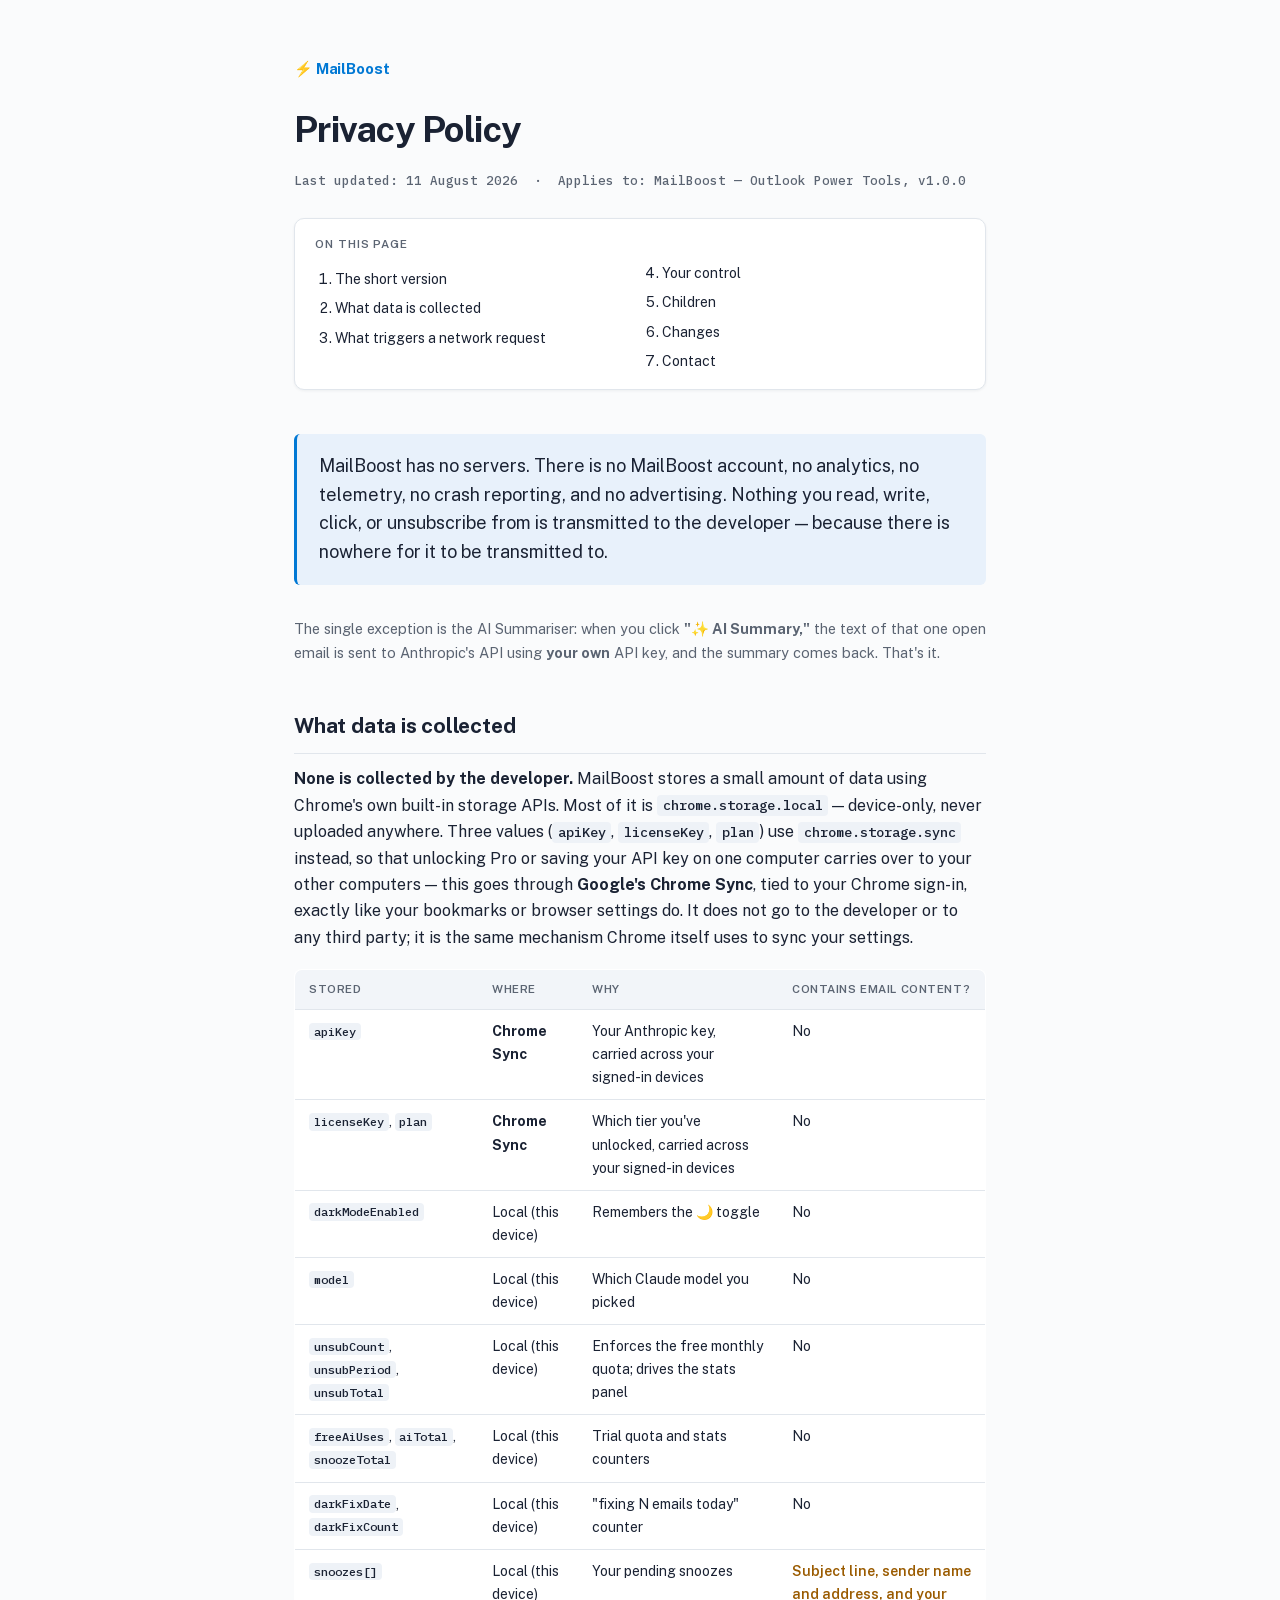
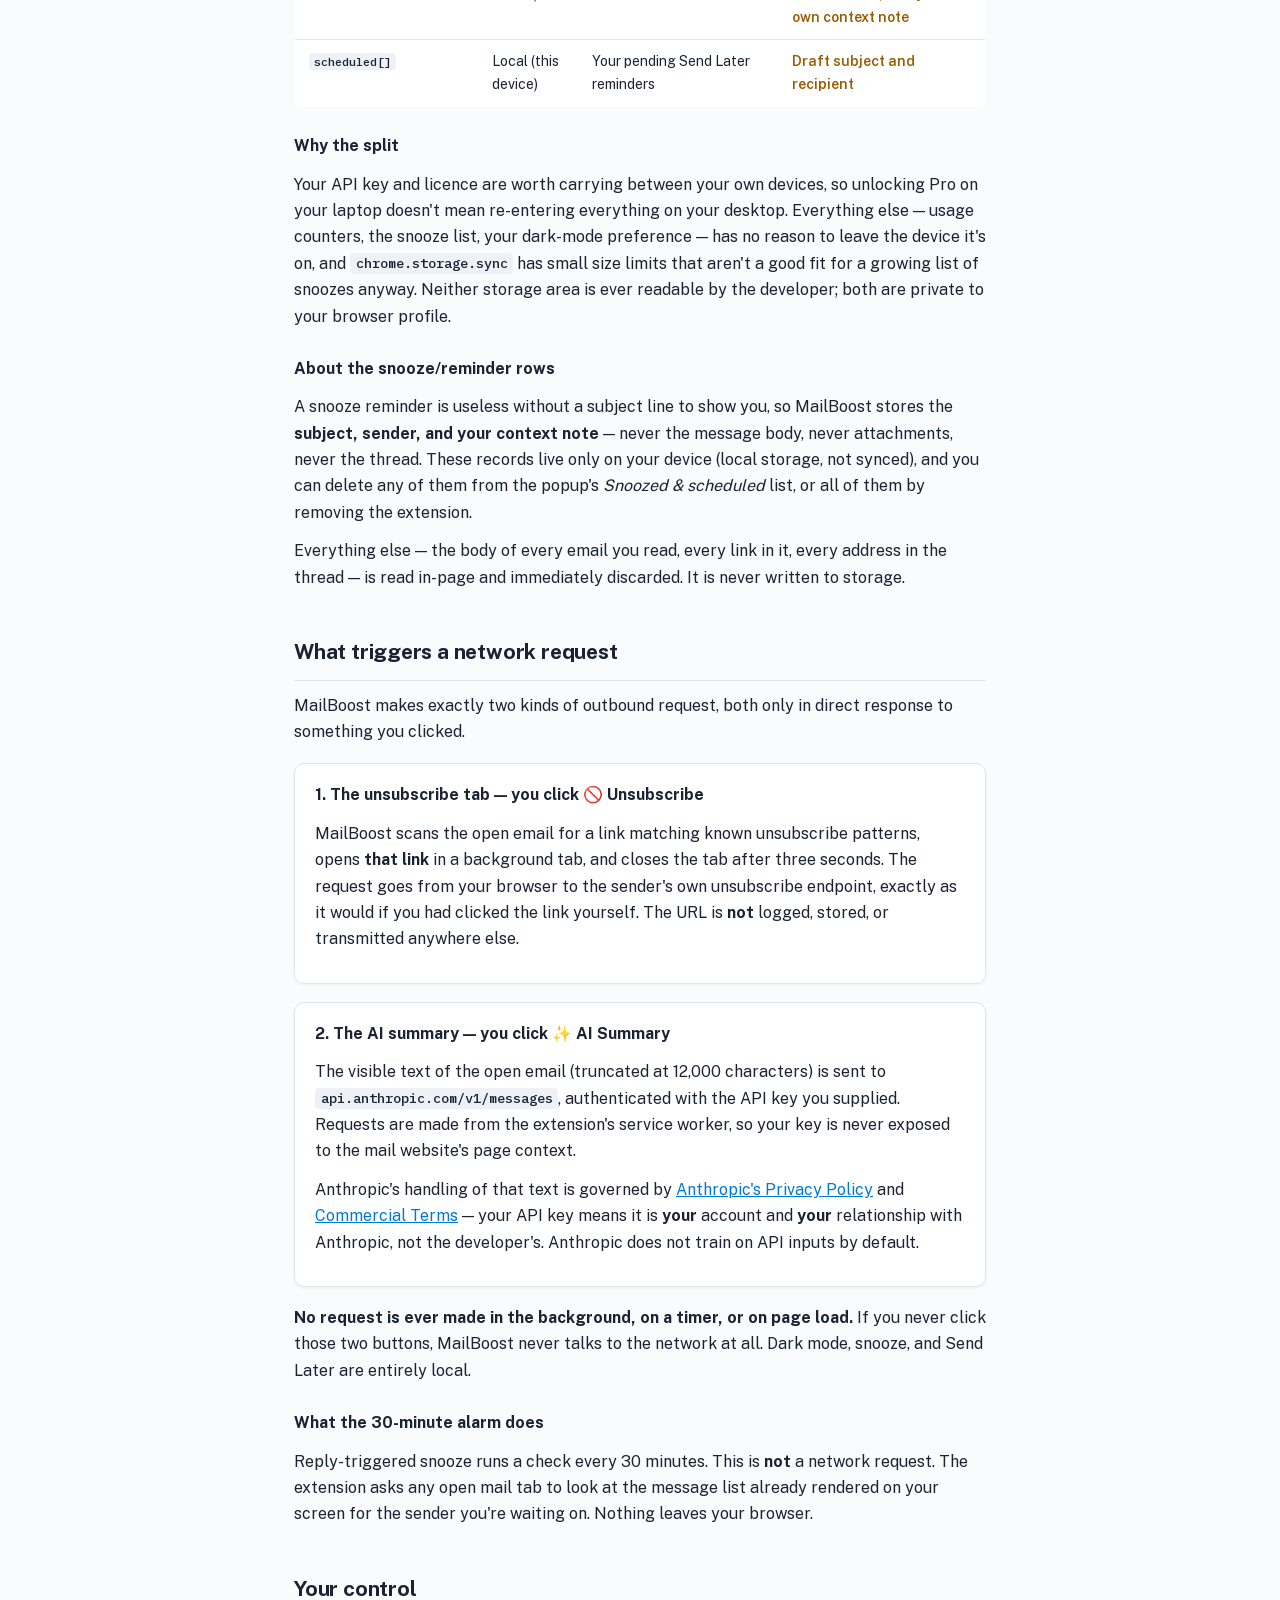
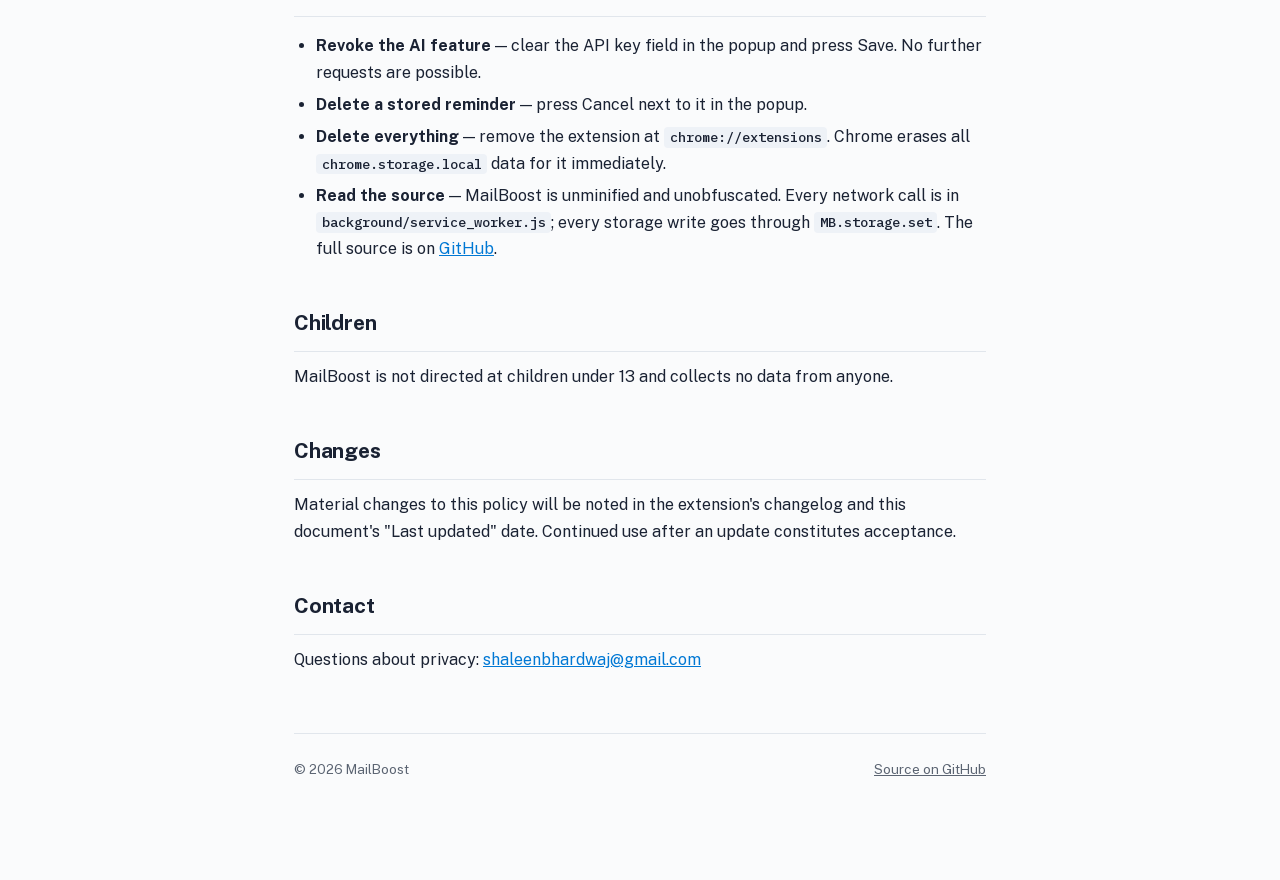
==== privacy.html @ ba8d1bc2 "Add hosted privacy policy page, point in-app links at it" ====
<!DOCTYPE html>
<html lang="en">
<head>
<meta charset="UTF-8">
<meta name="viewport" content="width=device-width, initial-scale=1.0">
<title>Privacy Policy — MailBoost</title>
<meta name="description" content="MailBoost's privacy policy: what data is stored, what triggers a network request, and what you control.">
<link rel="icon" href="data:image/svg+xml,<svg xmlns=%22http://www.w3.org/2000/svg%22 viewBox=%220 0 100 100%22><text y=%22.9em%22 font-size=%2290%22>⚡</text></svg>">
<style>
  @font-face {
    font-family: 'Public Sans';
    font-weight: 400 700;
    font-style: normal;
    font-display: swap;
    src: url([data-uri]) format('woff2');
  }
  @font-face {
    font-family: 'IBM Plex Mono';
    font-weight: 500;
    font-style: normal;
    font-display: swap;
    src: url([data-uri]) format('woff2');
  }

  :root {
    --bg: #fafbfc;
    --surface: #ffffff;
    --surface-2: #f2f5f9;
    --text: #1a2233;
    --text-dim: #5b6472;
    --accent: #0078d4;
    --accent-soft: #e8f1fb;
    --border: #e1e6ec;
    --warn: #9a5b00;
    --warn-soft: #fdf1e0;
    --code-bg: #eef2f7;
    --shadow: rgba(20, 30, 50, 0.06);
  }

  @media (prefers-color-scheme: dark) {
    :root {
      --bg: #12172a;
      --surface: #1a2036;
      --surface-2: #202844;
      --text: #e8ecf1;
      --text-dim: #a7b3c7;
      --accent: #60b4ff;
      --accent-soft: #1c2b42;
      --border: #2f3545;
      --warn: #ffcc80;
      --warn-soft: #2c2412;
      --code-bg: #161c30;
      --shadow: rgba(0, 0, 0, 0.35);
    }
  }
  :root[data-theme="dark"] {
    --bg: #12172a;
    --surface: #1a2036;
    --surface-2: #202844;
    --text: #e8ecf1;
    --text-dim: #a7b3c7;
    --accent: #60b4ff;
    --accent-soft: #1c2b42;
    --border: #2f3545;
    --warn: #ffcc80;
    --warn-soft: #2c2412;
    --code-bg: #161c30;
    --shadow: rgba(0, 0, 0, 0.35);
  }
  :root[data-theme="light"] {
    --bg: #fafbfc;
    --surface: #ffffff;
    --surface-2: #f2f5f9;
    --text: #1a2233;
    --text-dim: #5b6472;
    --accent: #0078d4;
    --accent-soft: #e8f1fb;
    --border: #e1e6ec;
    --warn: #9a5b00;
    --warn-soft: #fdf1e0;
    --code-bg: #eef2f7;
    --shadow: rgba(20, 30, 50, 0.06);
  }

  * { box-sizing: border-box; }

  body {
    margin: 0;
    background: var(--bg);
    color: var(--text);
    font-family: 'Public Sans', -apple-system, BlinkMacSystemFont, "Segoe UI", sans-serif;
    font-size: 16px;
    line-height: 1.65;
    -webkit-font-smoothing: antialiased;
  }

  .wrap {
    max-width: 740px;
    margin: 0 auto;
    padding: 56px 24px 100px;
  }

  header.doc-head {
    margin-bottom: 40px;
  }

  .mark {
    display: inline-flex;
    align-items: center;
    gap: 8px;
    font-weight: 700;
    font-size: 15px;
    color: var(--accent);
    letter-spacing: -0.01em;
    text-decoration: none;
  }

  h1 {
    font-size: clamp(28px, 5vw, 36px);
    font-weight: 700;
    letter-spacing: -0.015em;
    margin: 18px 0 10px;
    text-wrap: balance;
  }

  .meta {
    font-family: 'IBM Plex Mono', monospace;
    font-size: 12.5px;
    color: var(--text-dim);
    display: flex;
    flex-wrap: wrap;
    gap: 4px 16px;
  }

  nav.toc {
    margin-top: 28px;
    padding: 16px 20px;
    background: var(--surface);
    border: 1px solid var(--border);
    border-radius: 10px;
    box-shadow: 0 1px 3px var(--shadow);
  }

  nav.toc p {
    margin: 0 0 8px;
    font-size: 11.5px;
    font-weight: 600;
    letter-spacing: 0.08em;
    text-transform: uppercase;
    color: var(--text-dim);
  }

  nav.toc ol {
    margin: 0;
    padding-left: 20px;
    columns: 2;
    column-gap: 24px;
  }

  nav.toc li { break-inside: avoid; margin-bottom: 4px; font-size: 14px; }
  nav.toc a { color: var(--text); text-decoration: none; }
  nav.toc a:hover { color: var(--accent); text-decoration: underline; }

  .lede {
    font-size: 18px;
    line-height: 1.6;
    color: var(--text);
    background: var(--accent-soft);
    border-left: 3px solid var(--accent);
    padding: 18px 22px;
    border-radius: 6px;
    margin: 32px 0;
  }

  .lede + p {
    margin-top: 14px;
    color: var(--text-dim);
  }

  section {
    margin: 44px 0;
    scroll-margin-top: 24px;
  }

  h2 {
    font-size: 21px;
    font-weight: 700;
    letter-spacing: -0.01em;
    margin: 0 0 6px;
    padding-bottom: 10px;
    border-bottom: 1px solid var(--border);
  }

  h3 {
    font-size: 16px;
    font-weight: 700;
    margin: 26px 0 8px;
  }

  p { margin: 12px 0; }
  p.dim { color: var(--text-dim); font-size: 14.5px; }

  a { color: var(--accent); }

  code, .key {
    font-family: 'IBM Plex Mono', monospace;
    font-size: 0.86em;
    background: var(--code-bg);
    padding: 0.1em 0.4em;
    border-radius: 4px;
  }

  ul, ol.plain { padding-left: 22px; }
  li { margin: 6px 0; }

  .table-scroll { overflow-x: auto; margin: 18px 0; }

  table {
    width: 100%;
    border-collapse: collapse;
    font-size: 14px;
    background: var(--surface);
    border: 1px solid var(--border);
    border-radius: 8px;
    overflow: hidden;
  }

  th, td {
    text-align: left;
    padding: 10px 14px;
    border-bottom: 1px solid var(--border);
    vertical-align: top;
  }

  th {
    background: var(--surface-2);
    font-size: 11.5px;
    font-weight: 600;
    letter-spacing: 0.05em;
    text-transform: uppercase;
    color: var(--text-dim);
  }

  tr:last-child td { border-bottom: none; }

  td.yes { color: var(--warn); font-weight: 600; }
  td.yes-detail { color: var(--warn); }

  .callout {
    background: var(--surface);
    border: 1px solid var(--border);
    border-radius: 10px;
    padding: 18px 20px;
    margin: 18px 0;
    box-shadow: 0 1px 3px var(--shadow);
  }

  .callout h3 { margin-top: 0; }

  footer.doc-foot {
    margin-top: 60px;
    padding-top: 24px;
    border-top: 1px solid var(--border);
    color: var(--text-dim);
    font-size: 13.5px;
    display: flex;
    justify-content: space-between;
    flex-wrap: wrap;
    gap: 10px;
  }

  footer.doc-foot a { color: var(--text-dim); }
  footer.doc-foot a:hover { color: var(--accent); }

  @media (max-width: 520px) {
    nav.toc ol { columns: 1; }
    .wrap { padding: 40px 18px 80px; }
  }
</style>
</head>
<body>
<div class="wrap">

  <header class="doc-head">
    <a class="mark" href="https://github.com/shaleenbhardwaj/Mailboost">⚡ MailBoost</a>
    <h1>Privacy Policy</h1>
    <div class="meta">
      <span>Last updated: 11 August 2026</span>
      <span>·</span>
      <span>Applies to: MailBoost — Outlook Power Tools, v1.0.0</span>
    </div>

    <nav class="toc" aria-label="Table of contents">
      <p>On this page</p>
      <ol>
        <li><a href="#short-version">The short version</a></li>
        <li><a href="#what-data">What data is collected</a></li>
        <li><a href="#network">What triggers a network request</a></li>
        <li><a href="#control">Your control</a></li>
        <li><a href="#children">Children</a></li>
        <li><a href="#changes">Changes</a></li>
        <li><a href="#contact">Contact</a></li>
      </ol>
    </nav>
  </header>

  <section id="short-version">
    <div class="lede">
      MailBoost has no servers. There is no MailBoost account, no analytics, no telemetry,
      no crash reporting, and no advertising. Nothing you read, write, click, or unsubscribe
      from is transmitted to the developer — because there is nowhere for it to be
      transmitted to.
    </div>
    <p class="dim">
      The single exception is the AI Summariser: when you click <strong>"✨ AI Summary,"</strong>
      the text of that one open email is sent to Anthropic's API using <strong>your own</strong>
      API key, and the summary comes back. That's it.
    </p>
  </section>

  <section id="what-data">
    <h2>What data is collected</h2>
    <p><strong>None is collected by the developer.</strong> MailBoost stores a small amount
      of data using Chrome's own built-in storage APIs. Most of it is
      <code>chrome.storage.local</code> — device-only, never uploaded anywhere. Three values
      (<code>apiKey</code>, <code>licenseKey</code>, <code>plan</code>) use
      <code>chrome.storage.sync</code> instead, so that unlocking Pro or saving your API key
      on one computer carries over to your other computers — this goes through
      <strong>Google's Chrome Sync</strong>, tied to your Chrome sign-in, exactly like your
      bookmarks or browser settings do. It does not go to the developer or to any third
      party; it is the same mechanism Chrome itself uses to sync your settings.</p>

    <div class="table-scroll">
      <table>
        <thead>
          <tr><th>Stored</th><th>Where</th><th>Why</th><th>Contains email content?</th></tr>
        </thead>
        <tbody>
          <tr><td><span class="key">apiKey</span></td><td><strong>Chrome Sync</strong></td><td>Your Anthropic key, carried across your signed-in devices</td><td>No</td></tr>
          <tr><td><span class="key">licenseKey</span>, <span class="key">plan</span></td><td><strong>Chrome Sync</strong></td><td>Which tier you've unlocked, carried across your signed-in devices</td><td>No</td></tr>
          <tr><td><span class="key">darkModeEnabled</span></td><td>Local (this device)</td><td>Remembers the 🌙 toggle</td><td>No</td></tr>
          <tr><td><span class="key">model</span></td><td>Local (this device)</td><td>Which Claude model you picked</td><td>No</td></tr>
          <tr><td><span class="key">unsubCount</span>, <span class="key">unsubPeriod</span>, <span class="key">unsubTotal</span></td><td>Local (this device)</td><td>Enforces the free monthly quota; drives the stats panel</td><td>No</td></tr>
          <tr><td><span class="key">freeAiUses</span>, <span class="key">aiTotal</span>, <span class="key">snoozeTotal</span></td><td>Local (this device)</td><td>Trial quota and stats counters</td><td>No</td></tr>
          <tr><td><span class="key">darkFixDate</span>, <span class="key">darkFixCount</span></td><td>Local (this device)</td><td>"fixing N emails today" counter</td><td>No</td></tr>
          <tr><td><span class="key">snoozes[]</span></td><td>Local (this device)</td><td>Your pending snoozes</td><td class="yes">Subject line, sender name and address, and your own context note</td></tr>
          <tr><td><span class="key">scheduled[]</span></td><td>Local (this device)</td><td>Your pending Send Later reminders</td><td class="yes">Draft subject and recipient</td></tr>
        </tbody>
      </table>
    </div>

    <h3>Why the split</h3>
    <p>Your API key and licence are worth carrying between your own devices, so unlocking
      Pro on your laptop doesn't mean re-entering everything on your desktop. Everything
      else — usage counters, the snooze list, your dark-mode preference — has no reason to
      leave the device it's on, and <code>chrome.storage.sync</code> has small size limits
      that aren't a good fit for a growing list of snoozes anyway. Neither storage area is
      ever readable by the developer; both are private to your browser profile.</p>

    <h3>About the snooze/reminder rows</h3>
    <p>A snooze reminder is useless without a subject line to show you, so MailBoost stores
      the <strong>subject, sender, and your context note</strong> — never the message body,
      never attachments, never the thread. These records live only on your device (local
      storage, not synced), and you can delete any of them from the popup's
      <em>Snoozed &amp; scheduled</em> list, or all of them by removing the extension.</p>
    <p>Everything else — the body of every email you read, every link in it, every address
      in the thread — is read in-page and immediately discarded. It is never written to
      storage.</p>
  </section>

  <section id="network">
    <h2>What triggers a network request</h2>
    <p>MailBoost makes exactly two kinds of outbound request, both only in direct response
      to something you clicked.</p>

    <div class="callout">
      <h3>1. The unsubscribe tab — you click 🚫 Unsubscribe</h3>
      <p>MailBoost scans the open email for a link matching known unsubscribe patterns,
        opens <strong>that link</strong> in a background tab, and closes the tab after three
        seconds. The request goes from your browser to the sender's own unsubscribe
        endpoint, exactly as it would if you had clicked the link yourself. The URL is
        <strong>not</strong> logged, stored, or transmitted anywhere else.</p>
    </div>

    <div class="callout">
      <h3>2. The AI summary — you click ✨ AI Summary</h3>
      <p>The visible text of the open email (truncated at 12,000 characters) is sent to
        <code>api.anthropic.com/v1/messages</code>, authenticated with the API key you
        supplied. Requests are made from the extension's service worker, so your key is
        never exposed to the mail website's page context.</p>
      <p>Anthropic's handling of that text is governed by
        <a href="https://www.anthropic.com/legal/privacy">Anthropic's Privacy Policy</a> and
        <a href="https://www.anthropic.com/legal/commercial-terms">Commercial Terms</a> —
        your API key means it is <strong>your</strong> account and <strong>your</strong>
        relationship with Anthropic, not the developer's. Anthropic does not train on API
        inputs by default.</p>
    </div>

    <p><strong>No request is ever made in the background, on a timer, or on page load.</strong>
      If you never click those two buttons, MailBoost never talks to the network at all.
      Dark mode, snooze, and Send Later are entirely local.</p>

    <h3>What the 30-minute alarm does</h3>
    <p>Reply-triggered snooze runs a check every 30 minutes. This is <strong>not</strong> a
      network request. The extension asks any open mail tab to look at the message list
      already rendered on your screen for the sender you're waiting on. Nothing leaves your
      browser.</p>
  </section>

  <section id="control">
    <h2>Your control</h2>
    <ul>
      <li><strong>Revoke the AI feature</strong> — clear the API key field in the popup and
        press Save. No further requests are possible.</li>
      <li><strong>Delete a stored reminder</strong> — press Cancel next to it in the popup.</li>
      <li><strong>Delete everything</strong> — remove the extension at
        <code>chrome://extensions</code>. Chrome erases all <code>chrome.storage.local</code>
        data for it immediately.</li>
      <li><strong>Read the source</strong> — MailBoost is unminified and unobfuscated. Every
        network call is in <code>background/service_worker.js</code>; every storage write
        goes through <code>MB.storage.set</code>. The full source is on
        <a href="https://github.com/shaleenbhardwaj/Mailboost">GitHub</a>.</li>
    </ul>
  </section>

  <section id="children">
    <h2>Children</h2>
    <p>MailBoost is not directed at children under 13 and collects no data from anyone.</p>
  </section>

  <section id="changes">
    <h2>Changes</h2>
    <p>Material changes to this policy will be noted in the extension's changelog and this
      document's "Last updated" date. Continued use after an update constitutes
      acceptance.</p>
  </section>

  <section id="contact">
    <h2>Contact</h2>
    <p>Questions about privacy: <a href="mailto:shaleenbhardwaj@gmail.com">shaleenbhardwaj@gmail.com</a></p>
  </section>

  <footer class="doc-foot">
    <span>© 2026 MailBoost</span>
    <a href="https://github.com/shaleenbhardwaj/Mailboost">Source on GitHub</a>
  </footer>

</div>
</body>
</html>
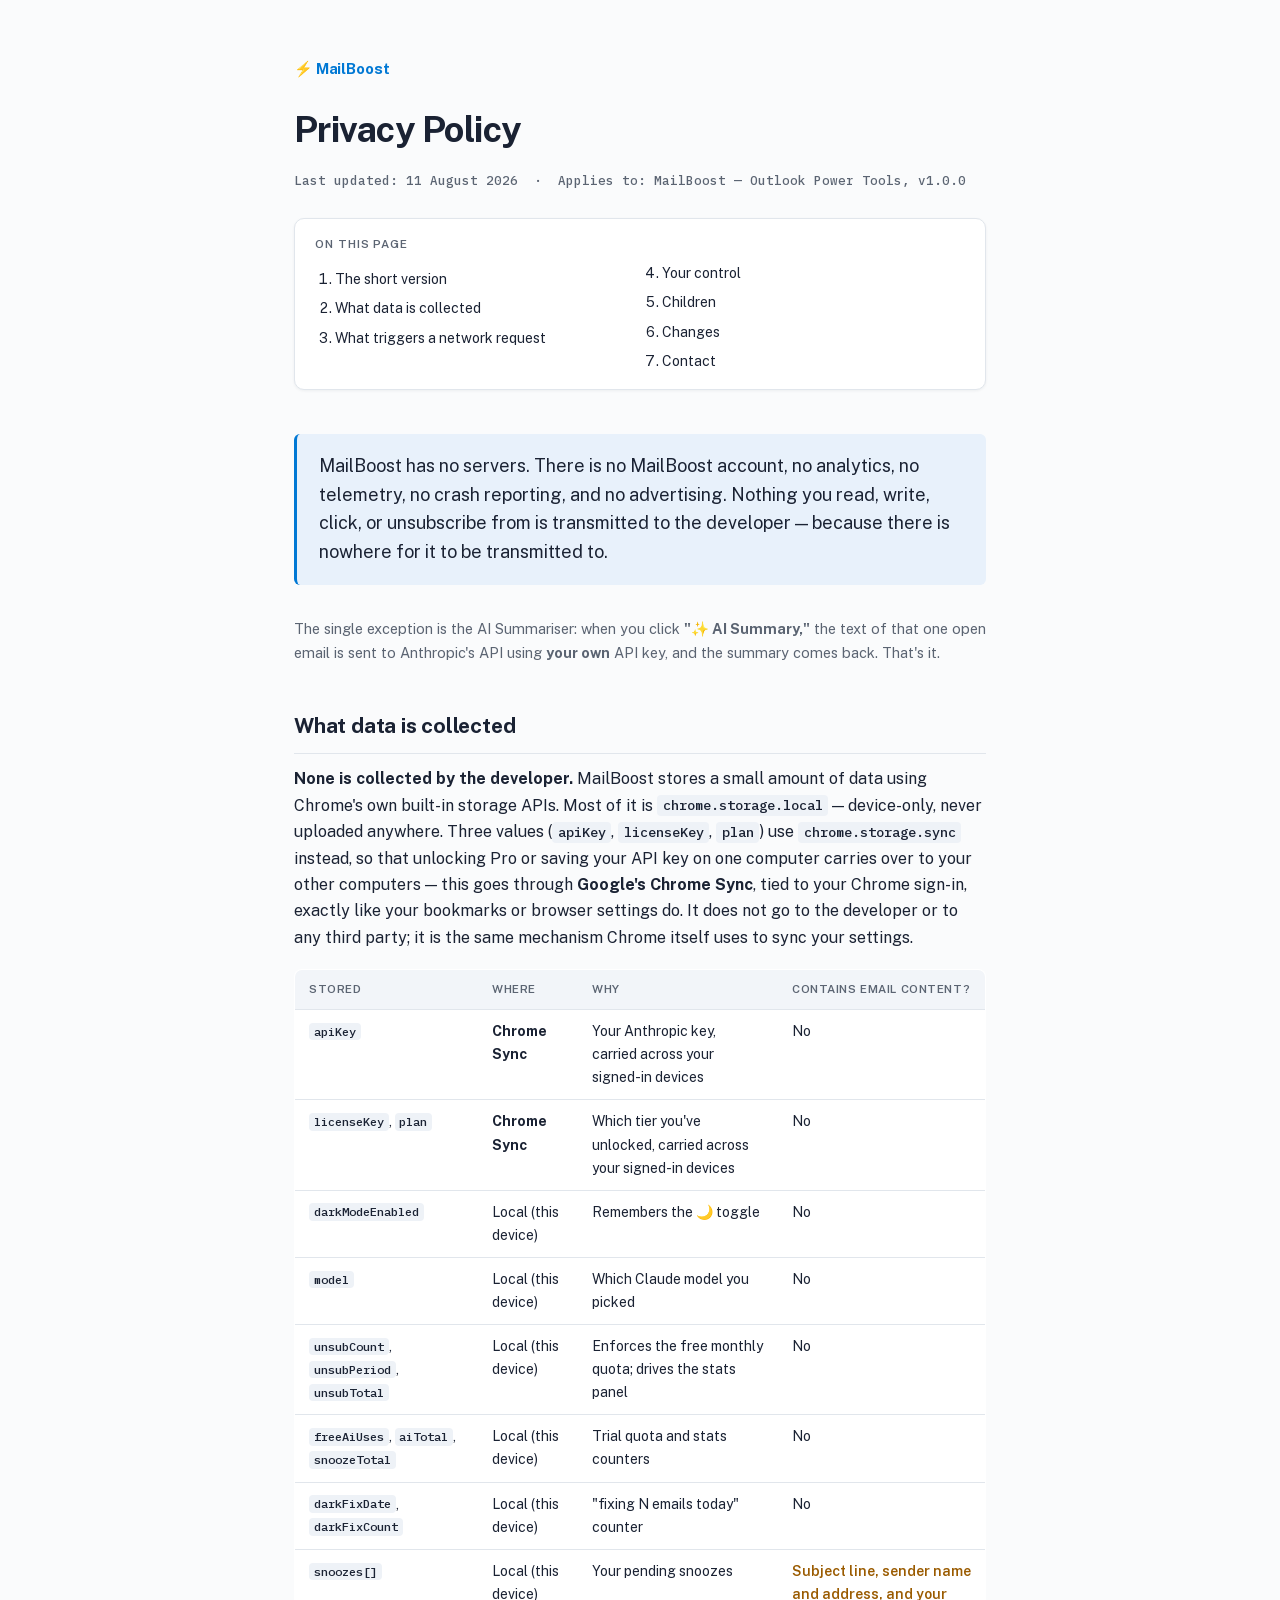
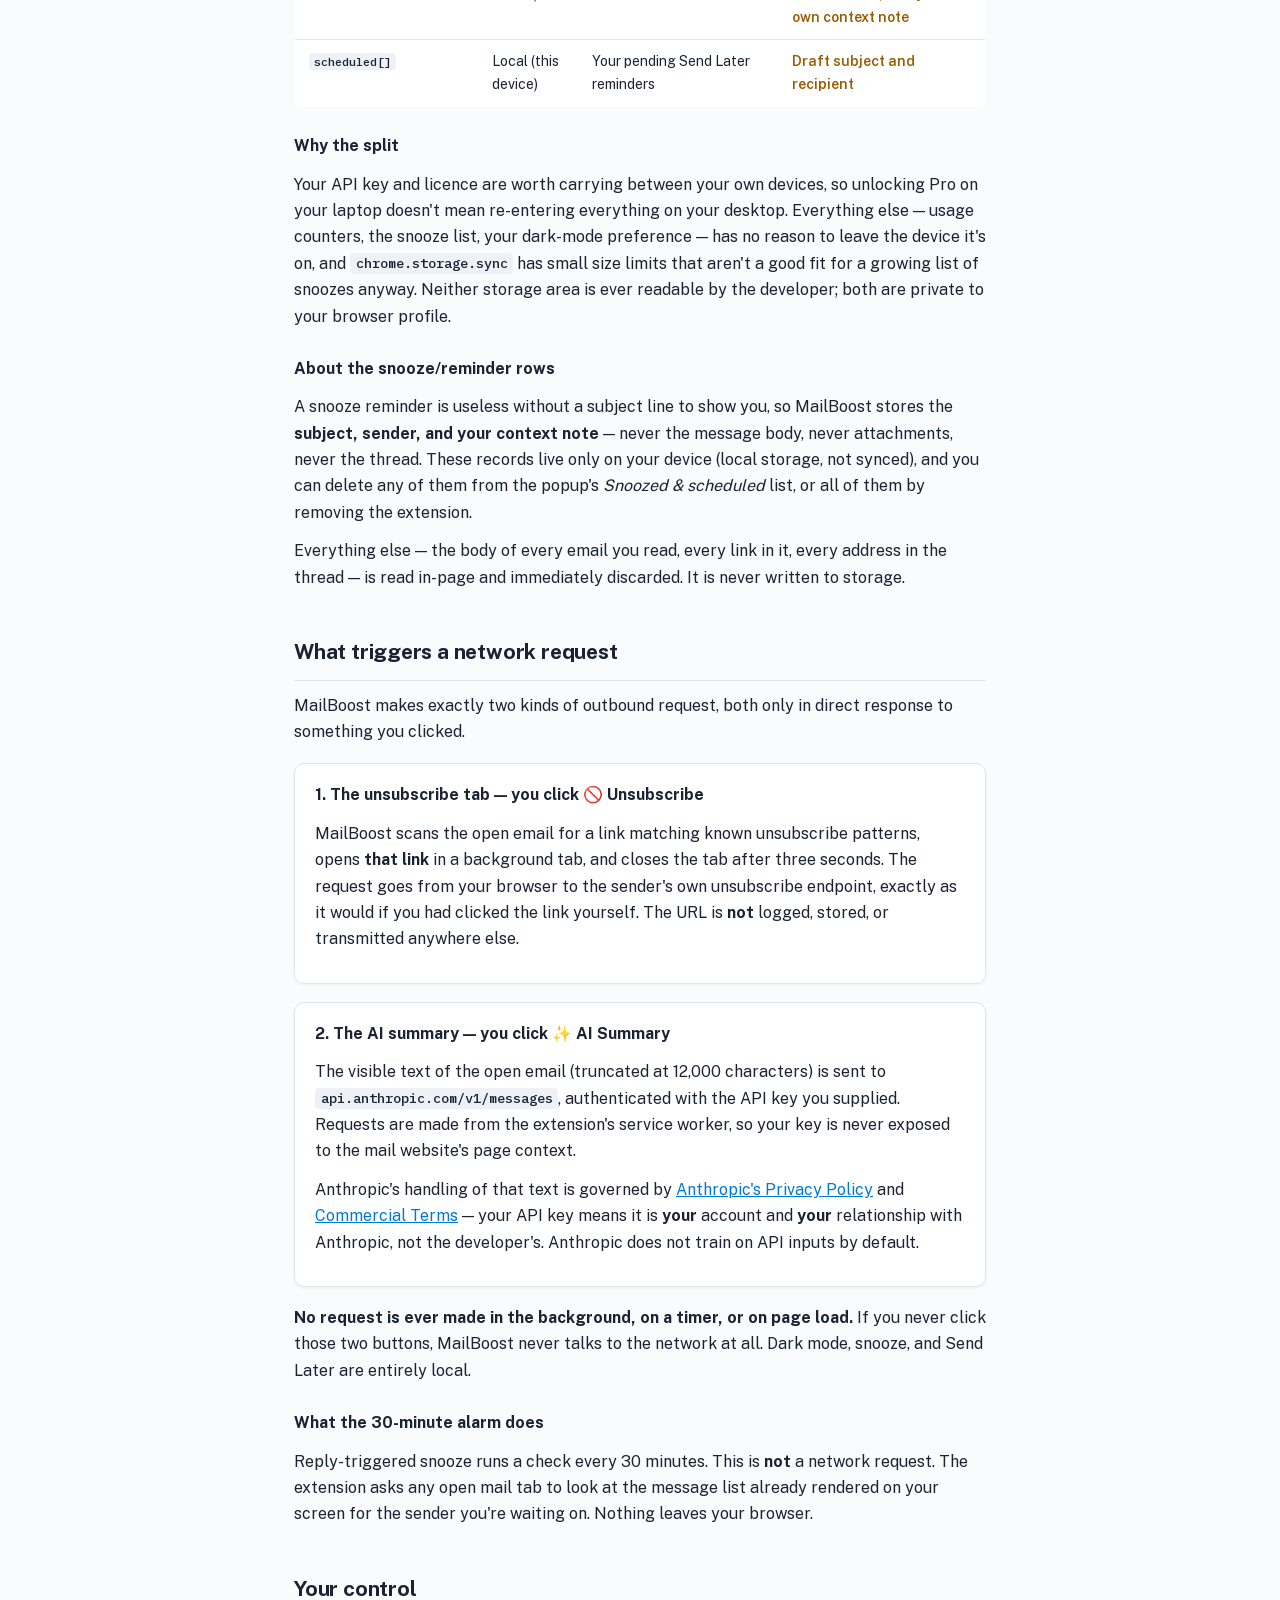
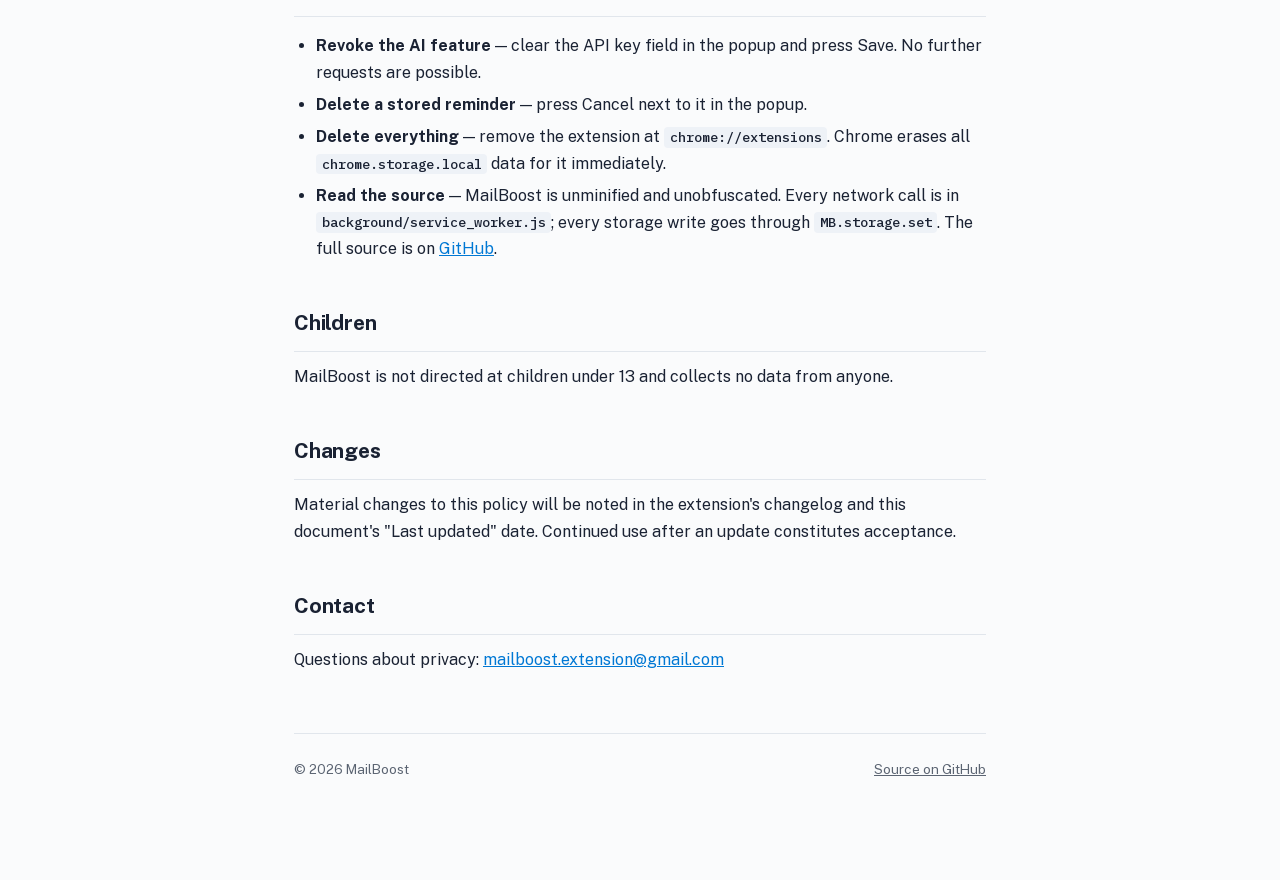
==== commit d2b44c41: "Update privacy contact email to mailboost.extension@gmail.com" ====
--- a/privacy.html
+++ b/privacy.html
@@ -437,7 +437,7 @@
 
   <section id="contact">
     <h2>Contact</h2>
-    <p>Questions about privacy: <a href="mailto:shaleenbhardwaj@gmail.com">shaleenbhardwaj@gmail.com</a></p>
+    <p>Questions about privacy: <a href="mailto:mailboost.extension@gmail.com">mailboost.extension@gmail.com</a></p>
   </section>
 
   <footer class="doc-foot">
